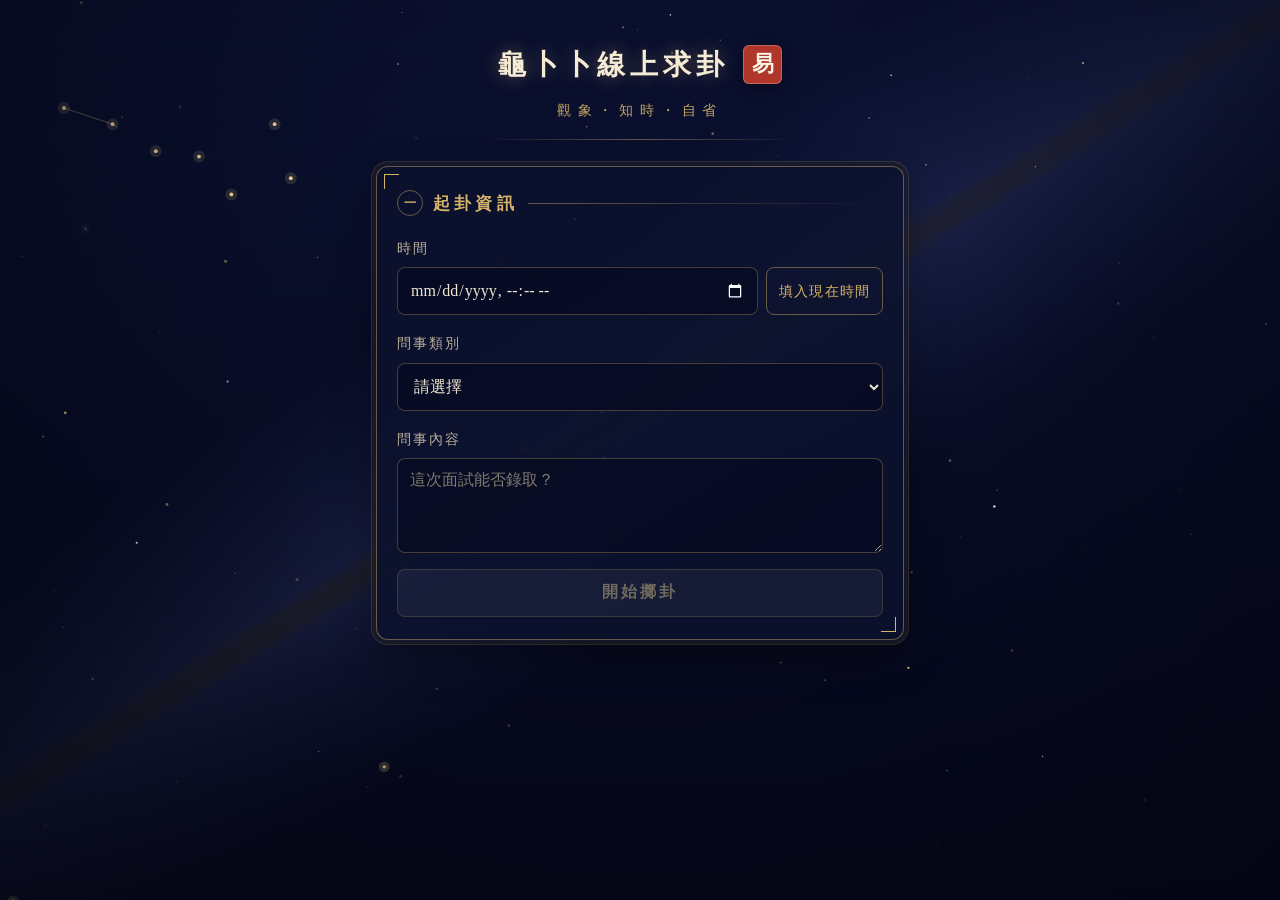
==== index.html @ e07e0598 "feat: 新增「我的啟發」填寫框並帶入筆記 Co-Authored-By: Claude Opus 5.5 <noreply@anthropic.com>" ====
<!DOCTYPE html>
<html lang="zh-Hant-TW">
<head>
  <meta charset="UTF-8">
  <meta name="viewport" content="width=device-width, initial-scale=1">
  <title>龜卜卜線上求卦</title>
  <link rel="icon" href="images/favicon.svg" type="image/svg+xml">
  <link rel="icon" href="images/favicon-32.png" type="image/png" sizes="32x32">
  <link rel="apple-touch-icon" href="images/apple-touch-icon.png">
  <link rel="stylesheet" href="css/style.css">
</head>
<body>
  <canvas id="sky" aria-hidden="true"></canvas>
  <div class="sky-vignette" aria-hidden="true"></div>
  <div class="page">
    <header class="site-header">
      <div class="brand">
        <h1 class="site-title">龜卜卜線上求卦</h1>
        <span class="seal" aria-hidden="true">易</span>
      </div>
      <p class="tagline">觀象・知時・自省</p>
      <div class="header-rule" aria-hidden="true"></div>
    </header>

    <main class="site-main">
      <section class="panel cast-info" id="cast-info">
        <h2 class="panel-title"><span class="step" aria-hidden="true">一</span>起卦資訊</h2>

        <div class="field">
          <label class="field-label" for="cast-time">時間</label>
          <div class="time-row">
            <input class="input" type="datetime-local" id="cast-time">
            <button class="btn btn-small" type="button" id="fill-now">填入現在時間</button>
          </div>
        </div>

        <div class="field">
          <label class="field-label" for="cast-category">問事類別</label>
          <select class="input" id="cast-category">
            <option value="">請選擇</option>
            <option>工作</option>
            <option>財運</option>
            <option>經商</option>
            <option>感情</option>
            <option>家庭</option>
            <option>健康</option>
            <option>學業</option>
            <option>官司</option>
            <option>交友</option>
            <option>尋人(物)</option>
            <option>其他</option>
          </select>
        </div>

        <div class="field">
          <label class="field-label" for="cast-question">問事內容</label>
          <textarea class="input input-multiline" id="cast-question" rows="3" placeholder="這次面試能否錄取？"></textarea>
        </div>

        <button class="btn btn-primary btn-block" type="button" id="start-cast" disabled>開始擲卦</button>
      </section>

      <section class="summary" id="summary" hidden>
        <div class="summary-text">
          <span id="summary-time"></span>
          <span class="summary-tag" id="summary-category"></span>
          <span class="summary-question" id="summary-question"></span>
        </div>
        <button class="btn btn-small" type="button" id="edit-info">修改</button>
      </section>

      <section class="panel throw-area" id="throw-area" hidden>
        <h2 class="panel-title"><span class="step" aria-hidden="true">二</span><span id="throw-title">第 1 擲（初爻）</span></h2>

        <div class="throw-buttons" id="throw-buttons">
          <button class="throw-btn" type="button" data-backs="0">3正面<span class="coins" aria-hidden="true"></span></button>
          <button class="throw-btn" type="button" data-backs="1">2正面<span class="coins" aria-hidden="true"></span></button>
          <button class="throw-btn" type="button" data-backs="2">1正面<span class="coins" aria-hidden="true"></span></button>
          <button class="throw-btn" type="button" data-backs="3">3背面<span class="coins" aria-hidden="true"></span></button>
        </div>

        <div class="coin-note" id="coin-note">
          <p>備註：錢幣正面與反面判別方式如下：</p>
          <ul>
            <li><strong>正面</strong>：鑄有漢字「乾隆通寶」之一面，或硬幣的「人頭面」。</li>
            <li><strong>反面</strong>：鑄有「數字」之一面，或無漢字（僅有滿文／圖騰）之一面。</li>
          </ul>
        </div>

        <ol class="hexagram-log" id="hexagram-log"></ol>

        <button class="btn btn-block" type="button" id="undo-throw" disabled>退回上一步</button>
      </section>

      <div id="result-area" hidden>
        <section class="panel result">
          <h2 class="panel-title"><span class="step" aria-hidden="true">三</span>卦象</h2>

          <div class="result-figures" id="result-figures">
            <div class="figure-col">
              <p class="figure-name" id="figure-primary-name"></p>
              <ol class="figure figure-primary" id="figure-primary"></ol>
            </div>
            <span class="figure-arrow" id="figure-arrow" aria-hidden="true">→</span>
            <div class="figure-col" id="figure-changed-col">
              <p class="figure-name" id="figure-changed-name"></p>
              <ol class="figure figure-changed" id="figure-changed"></ol>
            </div>
          </div>

          <div class="hex-cards" id="hex-cards">
            <figure class="hex-card-col">
              <button class="hex-card" type="button" id="card-primary"><img alt=""></button>
              <figcaption>本卦</figcaption>
            </figure>
            <span class="hex-arrow" id="card-arrow" aria-hidden="true">→</span>
            <figure class="hex-card-col" id="card-changed-col">
              <button class="hex-card is-mirror" type="button" id="card-changed"><img alt=""><img class="hex-flip" alt=""></button>
              <figcaption>變卦</figcaption>
            </figure>
          </div>
          <p class="hex-hint">點牌卡可放大</p>

          <div class="field insight">
            <label class="field-label" for="insight">我的啟發（60 字以內，會印在紀念圖上；可留空）</label>
            <textarea class="input input-multiline" id="insight" rows="3" maxlength="60" placeholder="例如：腳步被卡住，不是因為你無能，而是這條路暫時通不過；強行硬衝只會耗損，轉向求助或蹲下累積，才能把一時的阻礙轉成長久的穩定。"></textarea>
            <p class="insight-count" id="insight-count" aria-live="polite">0 / 60</p>
          </div>

          <p class="result-zhande" id="result-zhande"></p>
          <p class="result-quiet" id="result-quiet">六爻安靜，無變卦</p>

          <div class="result-gua">
            <p class="gua-name" id="primary-name"></p>
            <blockquote class="gua-judgment" id="primary-judgment"></blockquote>
          </div>

          <div class="result-gua" id="changed-block">
            <p class="gua-name" id="changed-name"></p>
            <blockquote class="gua-judgment" id="changed-judgment"></blockquote>
          </div>

          <p class="result-moving" id="result-moving"></p>
        </section>

        <section class="panel copy-area">
          <h2 class="panel-title"><span class="step" aria-hidden="true">四</span>保存</h2>
          <button class="btn btn-primary btn-block" type="button" id="copy-note">複製到 Obsidian</button>
          <button class="btn btn-block" type="button" id="copy-prompt">複製 AI 解卦提示詞</button>
          <p class="copy-fail" id="copy-fail" hidden>無法自動複製，請展開下方預覽，長按選取文字複製</p>

          <details class="note-preview" id="note-preview">
            <summary>預覽筆記內容</summary>
            <pre id="note-text"></pre>
          </details>

          <button class="btn btn-block" type="button" id="new-cast">再起一卦</button>
        </section>
      </div>
    </main>
  </div>

  <div class="card-zoom" id="card-zoom" role="dialog" aria-modal="true" aria-label="牌卡放大檢視" hidden>
    <button class="hex-card" type="button" id="card-zoom-card" aria-label="關閉放大檢視"><img alt=""><img class="hex-flip" alt=""></button>
  </div>

  <script src="js/data.js"></script>
  <script src="js/yao.js"></script>
  <script src="js/prompt.js"></script>
  <script src="js/app.js"></script>
  <script src="js/sky.js"></script>
</body>
</html>
---- css/style.css ----
/* 龜卜卜六爻小幫手：星夜書齋 */
:root {
  --night: #070b22;
  --night-2: #0d1434;
  --glass: rgba(12, 18, 46, 0.84);
  --well: rgba(5, 9, 28, 0.55);
  --gold: #d6b46a;
  --gold-bright: #f0d48e;
  --gold-soft: rgba(214, 180, 106, 0.45);
  --gold-faint: rgba(214, 180, 106, 0.18);
  --text: #efe6d2;
  --text-soft: #b9b09c;
  --cinnabar: #b0352a;
  --cinnabar-light: #d0503f;
  --cinnabar-dark: #8e2a21;
  --moving: #f08a7a;
  --page-width: 560px;
  --font-serif: "Noto Serif TC", "Source Han Serif TC", "Songti TC", "PMingLiU", "MingLiU", serif;
  color-scheme: dark;
}

* { box-sizing: border-box; }

html { -webkit-text-size-adjust: 100%; }

body {
  margin: 0;
  min-height: 100vh;
  background-color: var(--night);
  background-image:
    radial-gradient(ellipse at 70% 0%, rgba(70, 90, 170, 0.35), transparent 60%),
    radial-gradient(ellipse at 10% 100%, rgba(214, 180, 106, 0.08), transparent 55%),
    linear-gradient(180deg, #0a1030 0%, #070b22 55%, #05071a 100%);
  background-attachment: fixed;
  color: var(--text);
  font-family: var(--font-serif);
  font-size: 17px;
  line-height: 1.75;
}

/* 背景星空（js/sky.js 畫在這張畫布上） */
#sky {
  position: fixed;
  inset: 0;
  z-index: 0;
  display: block;
  width: 100%;
  height: 100%;
}

.sky-vignette {
  position: fixed;
  inset: 0;
  z-index: 0;
  pointer-events: none;
  background: radial-gradient(ellipse at 50% 40%, transparent 40%, rgba(3, 5, 16, 0.65) 100%);
}

.page {
  position: relative;
  z-index: 1;
  max-width: var(--page-width);
  margin: 0 auto;
  padding: 0 16px;
  min-height: 100vh;
  display: flex;
  flex-direction: column;
}

/* 頁首 */
.site-header {
  padding: 40px 0 6px;
  text-align: center;
}

.brand {
  display: inline-flex;
  align-items: center;
  gap: 14px;
}

.site-title {
  margin: 0;
  font-size: 1.75rem;
  font-weight: 700;
  letter-spacing: 0.18em;
  color: #f6ecd6;
  text-shadow: 0 0 18px rgba(214, 180, 106, 0.35);
}

.seal {
  display: inline-flex;
  align-items: center;
  justify-content: center;
  width: 2.4rem;
  height: 2.4rem;
  flex-shrink: 0;
  background: var(--cinnabar);
  color: #fdf6e8;
  border-radius: 6px;
  font-size: 1.35rem;
  font-weight: 700;
  line-height: 1;
  box-shadow: inset 0 0 0 1px rgba(253, 246, 232, 0.25), 0 4px 14px rgba(0, 0, 0, 0.35);
}

.tagline {
  margin: 10px 0 0;
  font-size: 0.85rem;
  letter-spacing: 0.5em;
  color: var(--gold);
  opacity: 0.9;
}

.header-rule {
  max-width: 320px;
  height: 1px;
  margin: 16px auto 0;
  background: linear-gradient(90deg, transparent, var(--gold-soft), transparent);
}

/* 主內容 */
.site-main {
  flex: 1;
  padding: 20px 0 40px;
}

[hidden] { display: none !important; }

/* 區塊：深藍玻璃＋金色細框＋左上右下角飾 */
.panel,
.summary {
  position: relative;
  border: 1px solid var(--gold-soft);
  border-radius: 12px;
  background: var(--glass);
  box-shadow: 0 0 0 4px rgba(7, 11, 34, 0.6), 0 0 0 5px var(--gold-faint), 0 18px 40px rgba(0, 0, 0, 0.35);
  margin-bottom: 22px;
}

.panel { padding: 22px 20px; }

.panel::before,
.panel::after {
  content: "";
  position: absolute;
  width: 14px;
  height: 14px;
  border: 1px solid var(--gold);
  pointer-events: none;
}

.panel::before { top: 7px; left: 7px; border-right: 0; border-bottom: 0; }
.panel::after { bottom: 7px; right: 7px; border-left: 0; border-top: 0; }

.panel-title {
  display: flex;
  align-items: center;
  gap: 10px;
  margin: 0 0 18px;
  color: var(--gold);
  font-size: 1.05rem;
  font-weight: 700;
  letter-spacing: 0.25em;
}

.panel-title::after {
  content: "";
  flex: 1;
  height: 1px;
  background: linear-gradient(90deg, var(--gold-soft), transparent);
}

.step {
  display: inline-flex;
  align-items: center;
  justify-content: center;
  flex-shrink: 0;
  width: 26px;
  height: 26px;
  border: 1px solid var(--gold-soft);
  border-radius: 50%;
  font-size: 0.78rem;
  letter-spacing: 0;
  line-height: 1;
}

/* 表單欄位 */
.field { margin-bottom: 16px; }

.field-label {
  display: block;
  margin-bottom: 6px;
  color: var(--text-soft);
  font-size: 0.9rem;
  letter-spacing: 0.15em;
}

.input {
  width: 100%;
  min-height: 48px;
  padding: 8px 12px;
  border: 1px solid rgba(214, 180, 106, 0.3);
  border-radius: 8px;
  background: var(--well);
  color: var(--text);
  font-family: inherit;
  font-size: 1rem;
}

.input:focus {
  outline: none;
  border-color: var(--gold);
  box-shadow: 0 0 0 3px rgba(214, 180, 106, 0.15);
}

.input::placeholder { color: #7f7a6e; }

select.input option { background: var(--night-2); color: var(--text); }

.input-multiline {
  display: block;
  line-height: 1.6;
  resize: vertical;
}

.time-row {
  display: flex;
  flex-wrap: wrap;
  gap: 8px;
}

/* 窄螢幕放不下時，「填入現在時間」自動換到下一行 */
.time-row .input {
  flex: 1 1 240px;
  min-width: 0;
}

/* 按鈕：次要按鈕金框、主要按鈕朱紅漸層 */
.btn {
  min-height: 48px;
  padding: 8px 16px;
  border: 1px solid var(--gold-soft);
  border-radius: 8px;
  background: transparent;
  color: var(--gold);
  font-family: inherit;
  font-size: 1rem;
  letter-spacing: 0.08em;
  cursor: pointer;
  transition: background 0.2s, box-shadow 0.2s, border-color 0.2s;
}

.btn:hover { background: rgba(214, 180, 106, 0.08); border-color: var(--gold); }
.btn:active { background: rgba(214, 180, 106, 0.16); }

.btn:disabled {
  border-color: rgba(214, 180, 106, 0.18);
  color: #6f6a5f;
  background: transparent;
  cursor: not-allowed;
}

.btn-small {
  flex-shrink: 0;
  font-size: 0.9rem;
  padding: 8px 12px;
}

.btn-primary {
  border-color: #d86a59;
  background: linear-gradient(180deg, var(--cinnabar-light), var(--cinnabar));
  color: #fdf6e8;
  font-weight: 700;
  letter-spacing: 0.2em;
  box-shadow: 0 6px 18px rgba(176, 53, 42, 0.35);
}

.btn-primary:hover {
  border-color: #e07a69;
  background: linear-gradient(180deg, var(--cinnabar-light), var(--cinnabar));
  box-shadow: 0 8px 24px rgba(176, 53, 42, 0.5);
}

.btn-primary:active { background: var(--cinnabar-dark); }

.btn-primary:disabled {
  border-color: rgba(214, 180, 106, 0.18);
  background: rgba(255, 255, 255, 0.05);
  color: #6f6a5f;
  box-shadow: none;
}

.btn-block {
  display: block;
  width: 100%;
}

/* 摘要列 */
.summary {
  display: flex;
  align-items: center;
  gap: 12px;
  padding: 12px 14px;
  border-left: 3px solid var(--cinnabar);
}

.summary-text {
  flex: 1;
  min-width: 0;
  display: flex;
  flex-wrap: wrap;
  align-items: baseline;
  gap: 4px 10px;
  color: var(--text-soft);
  font-size: 0.95rem;
}

.summary-tag {
  padding: 0 8px;
  border-radius: 4px;
  background: var(--cinnabar);
  color: #fdf6e8;
  font-size: 0.85rem;
}

.summary-question {
  flex-basis: 100%;
  color: var(--text);
  font-weight: 700;
  overflow-wrap: anywhere;
  white-space: pre-line;
}

/* 擲卦區 */
.throw-buttons {
  display: grid;
  grid-template-columns: repeat(4, 1fr);
  gap: 8px;
  margin-bottom: 16px;
}

.throw-btn {
  display: flex;
  flex-direction: column;
  align-items: center;
  gap: 6px;
  min-height: 72px;
  padding: 10px 4px;
  border: 1px solid rgba(214, 180, 106, 0.3);
  border-radius: 10px;
  background: var(--well);
  color: var(--text);
  font-family: inherit;
  font-size: 1.05rem;
  font-weight: 700;
  cursor: pointer;
  transition: background 0.2s, border-color 0.2s;
}

.throw-btn:hover { border-color: var(--gold); background: rgba(214, 180, 106, 0.08); }
.throw-btn:active { background: rgba(214, 180, 106, 0.16); }

.coins {
  display: flex;
  gap: 3px;
}

.coin {
  display: inline-flex;
  align-items: center;
  justify-content: center;
  width: 18px;
  height: 18px;
  border-radius: 50%;
  border: 1.5px solid var(--gold);
  font-size: 10px;
  font-weight: 400;
  line-height: 1;
}

.coin-back { background: var(--gold); }

.coin-face { background: transparent; color: var(--gold); }

.coin-note {
  margin: -4px 0 16px;
  color: var(--text-soft);
  font-size: 0.85rem;
  line-height: 1.6;
}

.coin-note p { margin: 0 0 2px; }

.coin-note strong { color: var(--text); }

.coin-note ul {
  margin: 0;
  padding-left: 1.2em;
}

/* 卦象：第一擲在最下面，往上長 */
.hexagram-log {
  display: flex;
  flex-direction: column-reverse;
  gap: 10px;
  margin: 0 0 16px;
  padding: 14px 12px;
  list-style: none;
  border: 1px solid var(--gold-faint);
  border-radius: 8px;
  background: var(--well);
}

.yao-row {
  display: flex;
  align-items: center;
  gap: 8px;
}

.yao {
  display: flex;
  justify-content: space-between;
  flex-shrink: 0;
  width: 84px;
  height: 12px;
}

.yao i {
  display: block;
  height: 100%;
  background: var(--text);
  border-radius: 1px;
}

.yao-yang i { width: 100%; }

.yao-yin i { width: 42%; }

.yao-mark {
  flex-shrink: 0;
  width: 1.2em;
  text-align: center;
  font-weight: 700;
}

.yao-note {
  flex: 1;
  min-width: 0;
  color: var(--text-soft);
  font-size: 0.85rem;
  line-height: 1.4;
}

.is-moving .yao i { background: var(--cinnabar-light); }

.is-moving .yao-mark,
.is-moving .yao-note { color: var(--moving); }

/* 結果區 */
.result-figures {
  display: flex;
  justify-content: center;
  align-items: center;
  gap: 18px;
  margin-bottom: 14px;
  padding: 16px 8px 18px;
  border: 1px solid var(--gold-faint);
  border-radius: 8px;
  background: var(--well);
}

.figure-col {
  display: flex;
  flex-direction: column;
  align-items: center;
}

.figure-name {
  margin: 0 0 10px;
  color: var(--gold-bright);
  font-size: 1.1rem;
  font-weight: 700;
  line-height: 1.2;
}

.figure {
  display: flex;
  flex-direction: column;
  gap: 7px;
  margin: 0;
  padding: 0;
  list-style: none;
}

/* 每一行固定高度，本卦與變卦的爻才會一對一對齊 */
.figure-row {
  display: flex;
  align-items: center;
  gap: 6px;
  height: 14px;
}

.figure-row .yao-mark { line-height: 1; }

.yao-lg {
  width: 72px;
  height: 12px;
}

/* 變卦不標 ○ ✕，但留出同樣寬度，兩邊卦象才會對稱 */
.figure-changed .yao-mark { visibility: hidden; }

.figure-arrow {
  font-size: 1.4rem;
  color: var(--gold);
}

/* 卦象牌卡：本卦、變卦並排；變卦只把中間的畫左右翻轉，上下的字與卦畫不翻 */
.hex-cards {
  display: flex;
  justify-content: center;
  align-items: center;
  gap: 10px;
}

.hex-card-col {
  flex: 0 1 240px;
  min-width: 0;
  margin: 0;
}

.hex-card-col figcaption {
  margin-top: 8px;
  text-align: center;
  color: var(--text-soft);
  font-size: 0.8rem;
  letter-spacing: 0.4em;
}

.hex-card {
  position: relative;
  display: block;
  width: 100%;
  padding: 0;
  border: 0;
  border-radius: 6px;
  overflow: hidden;
  background: #1a1d2e;
  aspect-ratio: 683 / 1024;
  cursor: zoom-in;
  box-shadow: 0 0 0 1px var(--gold-soft), 0 10px 26px rgba(0, 0, 0, 0.5);
  transition: transform 0.25s, box-shadow 0.25s;
}

.hex-card:hover {
  transform: translateY(-3px);
  box-shadow: 0 0 0 1px var(--gold), 0 0 24px rgba(214, 180, 106, 0.35), 0 14px 30px rgba(0, 0, 0, 0.5);
}

.hex-card:focus-visible { outline: 2px solid var(--gold-bright); outline-offset: 3px; }

.hex-card img {
  position: absolute;
  inset: 0;
  display: block;
  width: 100%;
  height: 100%;
}

/* 插畫區在原圖 y=170～1352、x=22～1002（1024×1536），左右對稱，翻轉後位置不變 */
.hex-card .hex-flip {
  display: none;
  transform: scaleX(-1);
  clip-path: inset(11.07% 2.15% 11.98% 2.15%);
}

.hex-card.is-mirror .hex-flip { display: block; }

.hex-arrow {
  flex: none;
  margin-bottom: 26px;
  color: var(--gold);
  font-size: 1.4rem;
}

.hex-hint {
  margin: 10px 0 18px;
  text-align: center;
  color: var(--text-soft);
  font-size: 0.75rem;
}

/* 我的啟發 */
.insight { margin-bottom: 20px; }

/* 至少 3 行高；手機一行字少，打滿 60 字時框跟著長高，不出現捲軸 */
.insight .input {
  font-size: 1rem;
  line-height: 1.7;
  resize: none;
  field-sizing: content;
  min-height: calc(1.7em * 3 + 18px);
}

.insight-count {
  margin: 4px 0 0;
  text-align: right;
  color: var(--text-soft);
  font-size: 0.75rem;
}

.insight-count.is-full { color: var(--moving); }

/* 牌卡放大檢視：點一下關閉 */
.card-zoom {
  position: fixed;
  inset: 0;
  z-index: 20;
  display: flex;
  align-items: center;
  justify-content: center;
  padding: 16px;
  background: rgba(3, 5, 16, 0.92);
}

.card-zoom[hidden] { display: none; }

.card-zoom .hex-card {
  width: min(100%, calc((100vh - 32px) * 683 / 1024));
  width: min(100%, calc((100dvh - 32px) * 683 / 1024));
  max-width: 683px;
  border-radius: 8px;
  cursor: zoom-out;
  box-shadow: 0 0 40px rgba(214, 180, 106, 0.25);
}

.card-zoom .hex-card:hover { transform: none; }

body.zoom-open { overflow: hidden; }

.result-zhande {
  margin: 0 0 14px;
  text-align: center;
  color: var(--gold-bright);
  font-size: 1.45rem;
  font-weight: 700;
  letter-spacing: 0.15em;
  text-shadow: 0 0 20px rgba(240, 212, 142, 0.35);
}

.result-quiet {
  margin: -6px 0 16px;
  text-align: center;
  color: var(--text-soft);
}

.result-gua { margin-bottom: 14px; }

.gua-name {
  margin: 0 0 4px;
  color: var(--gold);
  font-weight: 700;
}

.gua-judgment {
  margin: 0;
  padding: 6px 12px;
  border-left: 2px solid var(--gold-soft);
  color: var(--text);
  font-size: 0.95rem;
}

.result-moving {
  margin: 0;
  color: var(--moving);
  font-weight: 700;
}

/* 複製區 */
.copy-area .panel-title { margin-bottom: 4px; }

.copy-area {
  display: flex;
  flex-direction: column;
  gap: 12px;
}

.copy-fail {
  margin: 0;
  color: var(--moving);
  font-size: 0.9rem;
}

.note-preview summary {
  cursor: pointer;
  color: var(--text-soft);
  padding: 4px 0;
}

.note-preview pre {
  margin: 8px 0 0;
  padding: 12px;
  max-height: 60vh;
  overflow: auto;
  border: 1px solid var(--gold-faint);
  border-radius: 8px;
  background: var(--well);
  color: var(--text);
  font-size: 0.8rem;
  line-height: 1.6;
  white-space: pre-wrap;
  overflow-wrap: anywhere;
}

/* 手機：卦象縮小一點才放得下 */
@media (max-width: 420px) {
  .result-figures { gap: 10px; }
  .yao-lg { width: 60px; }
  .panel { padding: 22px 16px; }
}

@media (max-width: 360px) {
  .result-figures { gap: 6px; }
  .yao-lg { width: 50px; }
}

.nowrap { display: inline-block; }

@media (max-width: 380px) {
  body { font-size: 16px; }
  .site-title { font-size: 1.4rem; letter-spacing: 0.1em; }
  .tagline { letter-spacing: 0.35em; }
}
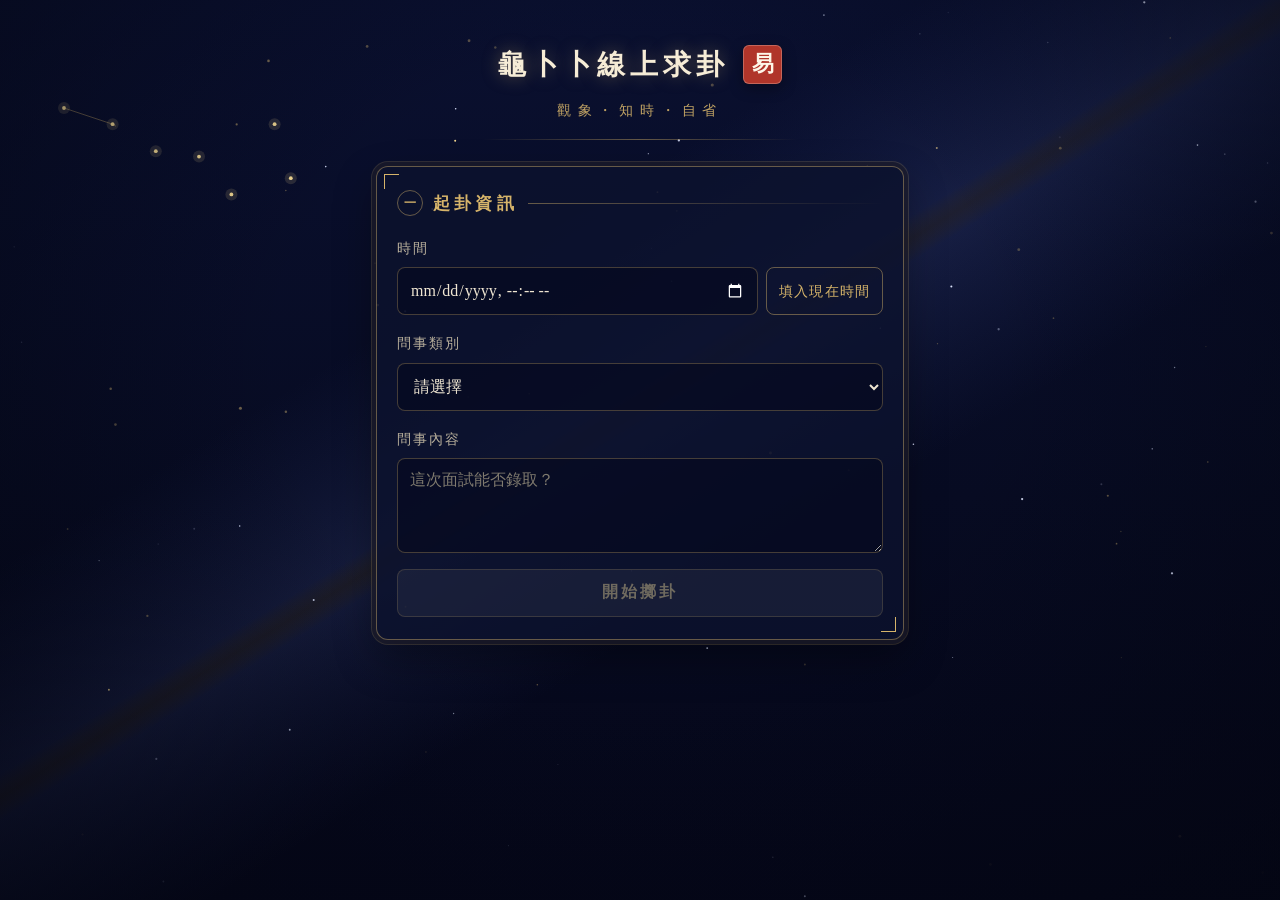
==== commit 7312783c: "feat: 新增下載紀念圖 Co-Authored-By: Claude Opus 5.5 <noreply@anthropic.com>" ====
--- a/index.html
+++ b/index.html
@@ -126,6 +126,7 @@
             <textarea class="input input-multiline" id="insight" rows="3" maxlength="60" placeholder="例如：腳步被卡住，不是因為你無能，而是這條路暫時通不過；強行硬衝只會耗損，轉向求助或蹲下累積，才能把一時的阻礙轉成長久的穩定。"></textarea>
             <p class="insight-count" id="insight-count" aria-live="polite">0 / 60</p>
           </div>
+          <button class="btn btn-keep" type="button" id="download-keepsake">⬇ 下載紀念圖</button>
 
           <p class="result-zhande" id="result-zhande"></p>
           <p class="result-quiet" id="result-quiet">六爻安靜，無變卦</p>
@@ -167,6 +168,7 @@
   <script src="js/data.js"></script>
   <script src="js/yao.js"></script>
   <script src="js/prompt.js"></script>
+  <script src="js/keepsake.js"></script>
   <script src="js/app.js"></script>
   <script src="js/sky.js"></script>
 </body>
--- a/css/style.css
+++ b/css/style.css
@@ -612,6 +612,13 @@
 
 .insight-count.is-full { color: var(--moving); }
 
+/* 下載紀念圖 */
+.btn-keep {
+  display: block;
+  margin: -6px auto 22px;
+  padding: 8px 22px;
+}
+
 /* 牌卡放大檢視：點一下關閉 */
 .card-zoom {
   position: fixed;
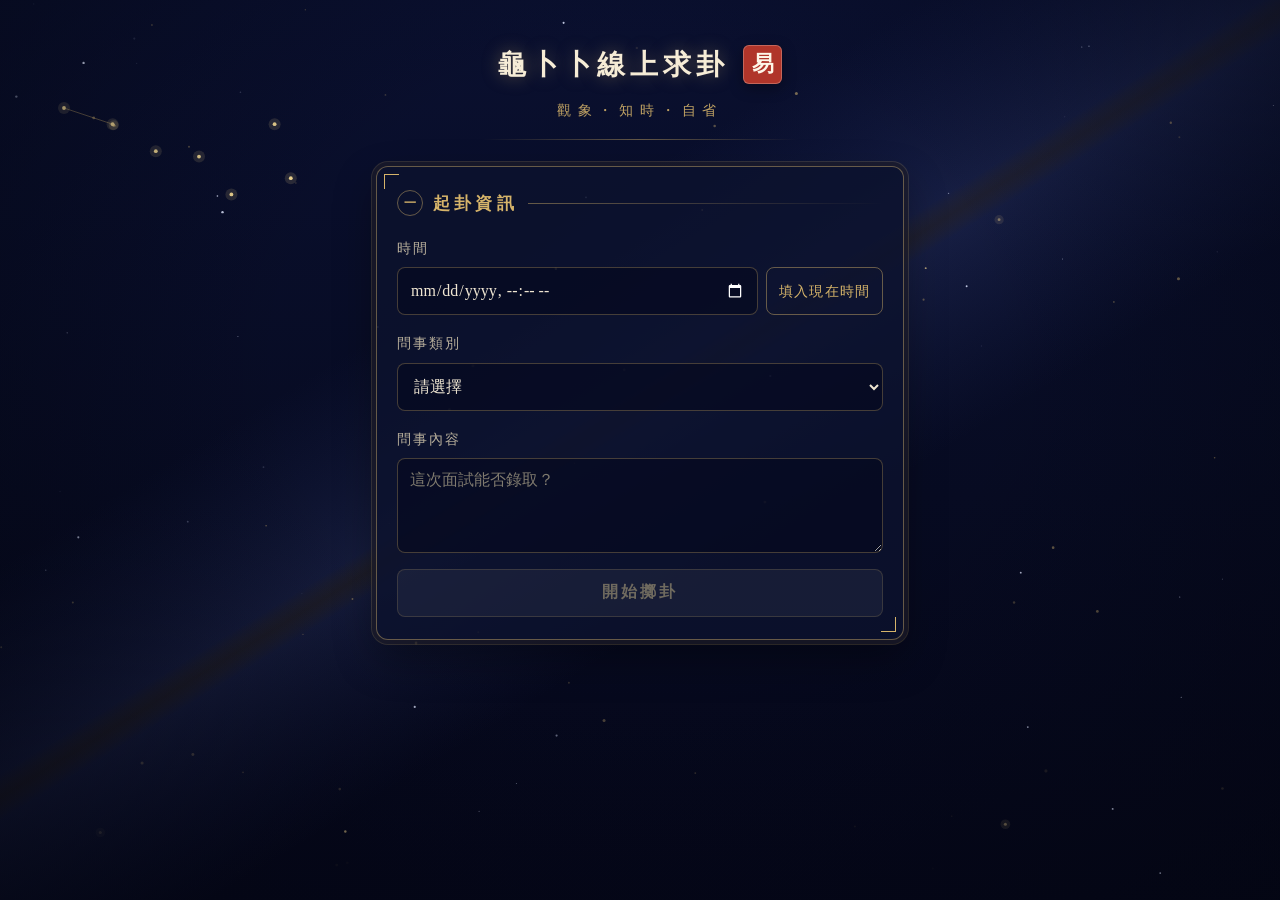
==== commit 10eeaedb: "feat: 新增六十四卦卦典頁 Co-Authored-By: Claude Opus 5.5 <noreply@anthropic.com>" ====
--- a/index.html
+++ b/index.html
@@ -168,6 +168,7 @@
   <script src="js/data.js"></script>
   <script src="js/yao.js"></script>
   <script src="js/prompt.js"></script>
+  <script src="js/hex-card.js"></script>
   <script src="js/keepsake.js"></script>
   <script src="js/app.js"></script>
   <script src="js/sky.js"></script>
--- a/css/style.css
+++ b/css/style.css
@@ -739,3 +739,94 @@
   .site-title { font-size: 1.4rem; letter-spacing: 0.1em; }
   .tagline { letter-spacing: 0.35em; }
 }
+
+/* 卦典頁（gua.html） */
+.site-title a {
+  color: inherit;
+  text-decoration: none;
+}
+
+.gua-head {
+  display: flex;
+  align-items: center;
+  justify-content: space-between;
+  gap: 16px;
+  margin-bottom: 20px;
+}
+
+.gua-title {
+  margin: 0;
+  color: var(--cinnabar-light);
+  font-size: 1.6rem;
+  line-height: 1.3;
+  letter-spacing: 0.08em;
+  text-shadow: 0 0 18px rgba(208, 80, 63, 0.35);
+}
+
+.gua-trigrams {
+  margin: 6px 0 0;
+  color: var(--text-soft);
+  font-size: 0.95rem;
+  letter-spacing: 0.3em;
+}
+
+.gua-head .figure { flex: none; }
+
+.gua-card {
+  max-width: 280px;
+  margin: 0 auto;
+}
+
+.gua-card .hex-hint { margin-bottom: 0; }
+
+.card-words {
+  max-width: 360px;
+  margin: 14px auto 24px;
+  padding: 10px 8px;
+  border-top: 1px solid var(--gold-soft);
+  border-bottom: 1px solid var(--gold-soft);
+  color: var(--gold-bright);
+  font-size: 1.1rem;
+  text-align: center;
+}
+
+.gua-section { margin-bottom: 20px; }
+
+.gua-pending {
+  margin: 0;
+  color: var(--text-soft);
+}
+
+.gua-nav {
+  display: grid;
+  grid-template-columns: 1fr auto 1fr;
+  align-items: center;
+  gap: 10px;
+  margin-top: 8px;
+}
+
+.gua-nav-prev,
+.gua-nav-next {
+  color: var(--gold);
+  text-decoration: none;
+  line-height: 1.4;
+}
+
+.gua-nav-next { text-align: right; }
+
+.gua-nav-prev:hover,
+.gua-nav-next:hover { color: var(--gold-bright); }
+
+.gua-nav-name {
+  display: block;
+  color: var(--text-soft);
+  font-size: 0.85rem;
+}
+
+.gua-nav-home { grid-column: 2; text-decoration: none; }
+.gua-nav-next { grid-column: 3; }
+
+@media (max-width: 380px) {
+  .gua-title { font-size: 1.3rem; letter-spacing: 0.04em; }
+  .gua-head .yao-lg { width: 50px; }
+}
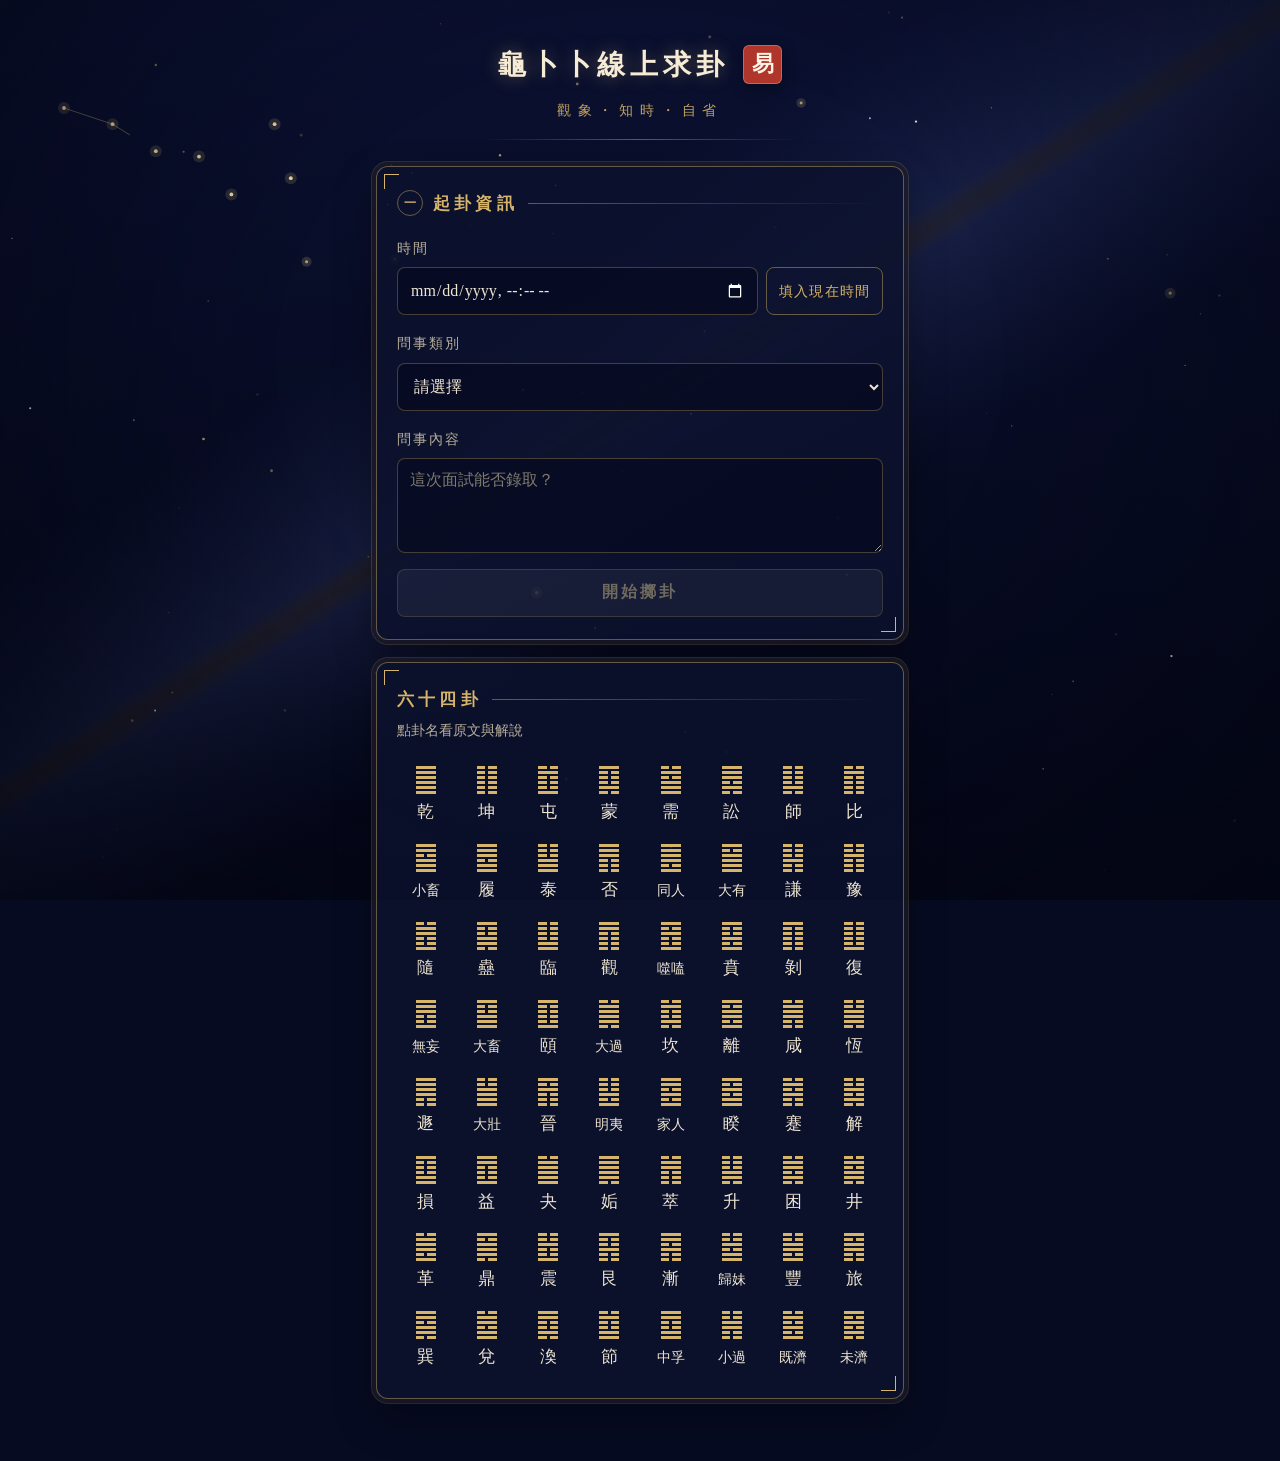
==== commit e0a89100: "feat: 首頁新增六十四卦區與卦名連結 Co-Authored-By: Claude Opus 5.5 <noreply@anthropic.com>" ====
--- a/index.html
+++ b/index.html
@@ -158,6 +158,12 @@
           <button class="btn btn-block" type="button" id="new-cast">再起一卦</button>
         </section>
       </div>
+
+      <section class="panel gua-index" id="gua-index">
+        <h2 class="panel-title">六十四卦</h2>
+        <p class="gua-index-hint">點卦名看原文與解說</p>
+        <ol class="gua-grid" id="gua-grid"></ol>
+      </section>
     </main>
   </div>
 
@@ -171,6 +177,7 @@
   <script src="js/hex-card.js"></script>
   <script src="js/keepsake.js"></script>
   <script src="js/app.js"></script>
+  <script src="js/gua-index.js"></script>
   <script src="js/sky.js"></script>
 </body>
 </html>
--- a/css/style.css
+++ b/css/style.css
@@ -830,3 +830,87 @@
   .gua-title { font-size: 1.3rem; letter-spacing: 0.04em; }
   .gua-head .yao-lg { width: 50px; }
 }
+
+/* 結果區卦名可點：新分頁打開卦典頁 */
+.gua-link {
+  color: inherit;
+  text-decoration: underline;
+  text-decoration-color: var(--gold-soft);
+  text-underline-offset: 4px;
+}
+
+.gua-link:hover { color: var(--gold-bright); text-decoration-color: var(--gold); }
+
+/* 首頁最下方「六十四卦」：8 欄 × 8 列，手機上也是 8 欄 */
+.gua-index .panel-title { margin-bottom: 4px; }
+
+.gua-index-hint {
+  margin: 0 0 14px;
+  color: var(--text-soft);
+  font-size: 0.9rem;
+}
+
+.gua-grid {
+  display: grid;
+  grid-template-columns: repeat(8, minmax(0, 1fr));
+  gap: 4px;
+  margin: 0;
+  padding: 0;
+  list-style: none;
+}
+
+.gua-cell {
+  display: flex;
+  flex-direction: column;
+  align-items: center;
+  gap: 5px;
+  padding: 8px 0 4px;
+  border: 1px solid transparent;
+  border-radius: 6px;
+  color: var(--text);
+  text-decoration: none;
+}
+
+.gua-cell:hover { border-color: var(--gold-soft); background: rgba(214, 180, 106, 0.08); }
+.gua-cell:hover .gua-cell-name { color: var(--gold-bright); }
+.gua-cell:focus-visible { outline: 2px solid var(--gold-bright); outline-offset: 1px; }
+
+.mini-figure {
+  display: flex;
+  flex-direction: column;
+  gap: 2px;
+  width: 20px;
+}
+
+.mini-yao {
+  display: flex;
+  justify-content: space-between;
+  height: 3px;
+}
+
+.mini-yao i {
+  display: block;
+  height: 100%;
+  background: var(--gold);
+}
+
+.gua-cell-name {
+  font-size: 1.05rem;
+  line-height: 1.6;
+  white-space: nowrap;
+}
+
+/* 兩個字的卦名（小畜、噬嗑、既濟……）縮小，才放得進窄格 */
+.gua-cell-name.is-long {
+  font-size: 0.9rem;
+  line-height: calc(1.05rem * 1.6);
+}
+
+@media (max-width: 440px) {
+  .gua-cell-name.is-long { font-size: 0.8rem; letter-spacing: -0.02em; }
+}
+
+@media (max-width: 380px) {
+  .gua-grid { gap: 2px; }
+  .gua-cell-name.is-long { font-size: 0.75rem; }
+}
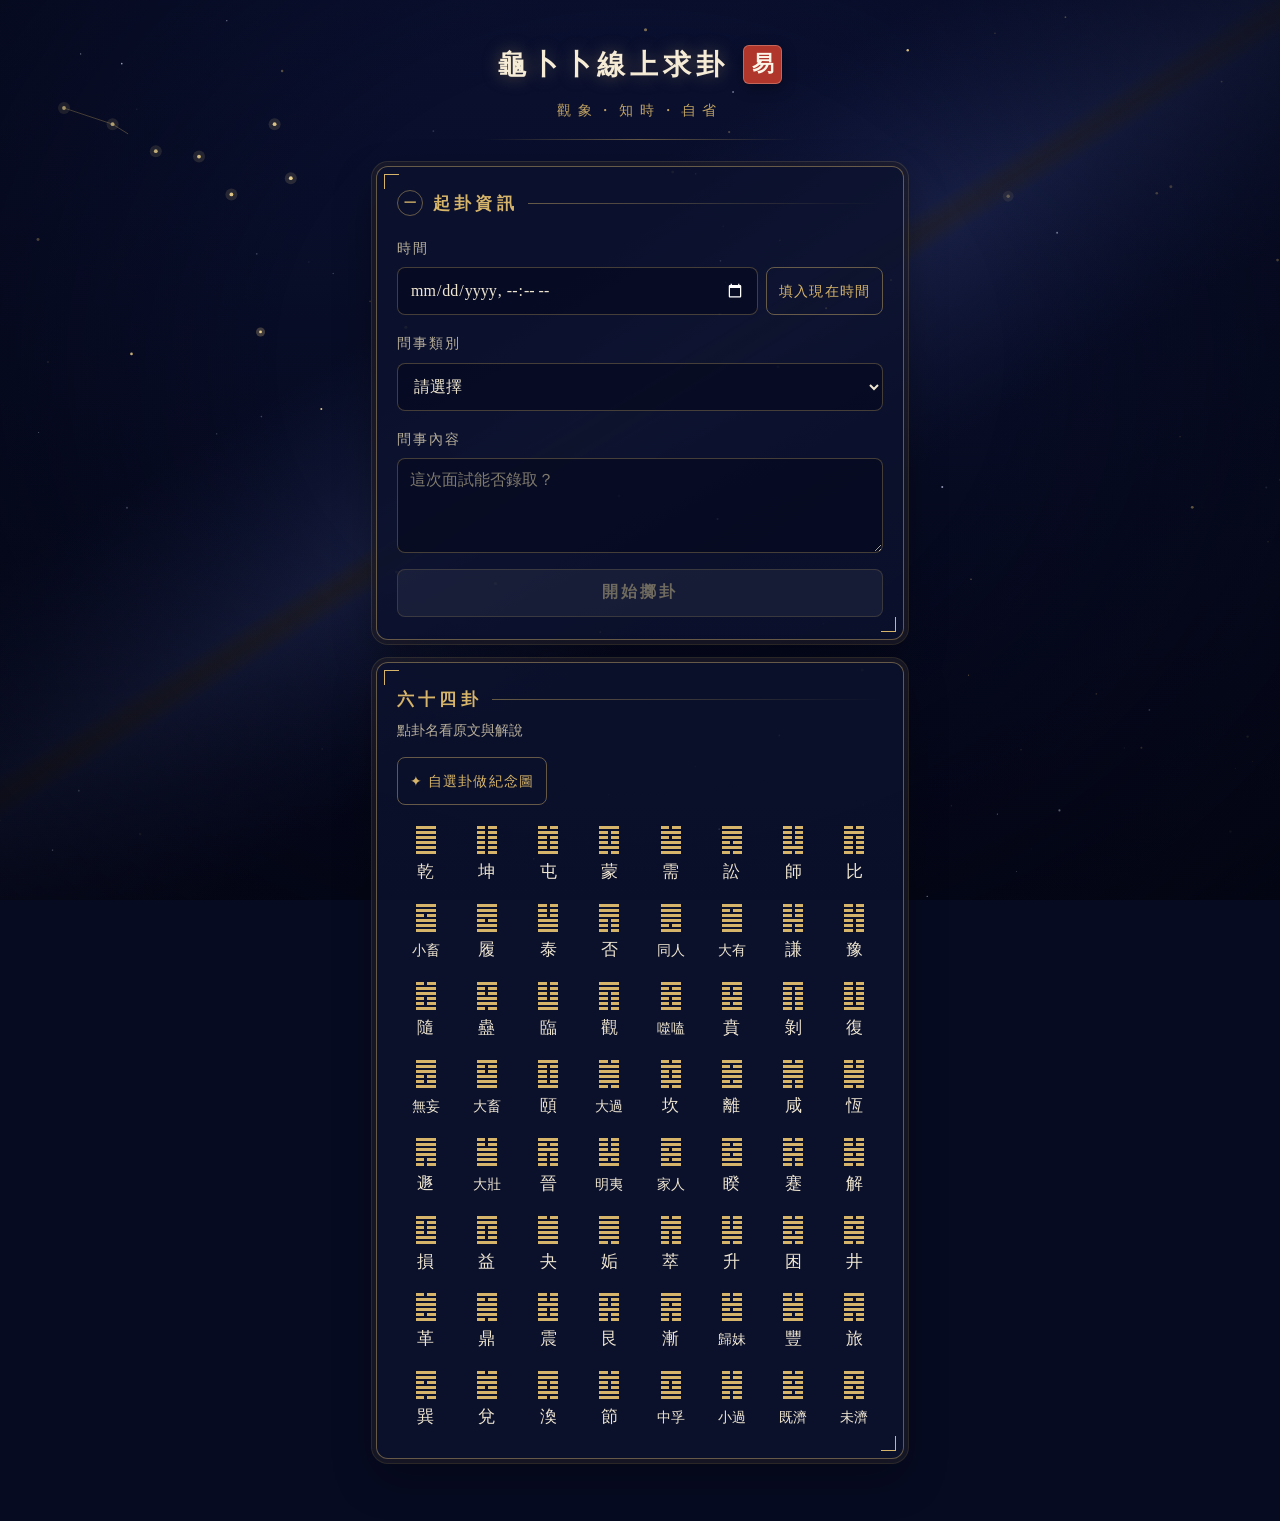
==== commit e790f900: "feat: 首頁新增自選卦做紀念圖 Co-Authored-By: Claude Opus 5.5 <noreply@anthropic.com>" ====
--- a/index.html
+++ b/index.html
@@ -161,8 +161,31 @@
 
       <section class="panel gua-index" id="gua-index">
         <h2 class="panel-title">六十四卦</h2>
-        <p class="gua-index-hint">點卦名看原文與解說</p>
+        <p class="gua-index-hint" id="gua-index-hint">點卦名看原文與解說</p>
+        <button class="btn btn-small pick-toggle" type="button" id="pick-toggle" aria-pressed="false">✦ 自選卦做紀念圖</button>
         <ol class="gua-grid" id="gua-grid"></ol>
+
+        <div class="pick-preview" id="pick-preview" hidden>
+          <div class="hex-cards">
+            <figure class="hex-card-col">
+              <button class="hex-card" type="button" id="pick-card-primary"><img alt=""></button>
+              <figcaption>本卦</figcaption>
+            </figure>
+            <span class="hex-arrow" id="pick-arrow" aria-hidden="true">→</span>
+            <figure class="hex-card-col" id="pick-changed-col">
+              <button class="hex-card is-mirror" type="button" id="pick-card-changed"><img alt=""><img class="hex-flip" alt=""></button>
+              <figcaption>變卦</figcaption>
+            </figure>
+          </div>
+          <p class="hex-hint">點牌卡可放大</p>
+
+          <div class="field insight">
+            <label class="field-label" for="pick-insight">我的啟發（60 字以內，會印在紀念圖上；可留空）</label>
+            <textarea class="input input-multiline" id="pick-insight" rows="3" maxlength="60" placeholder="例如：外表的修飾再美，也照不亮黑夜；收斂光芒、守住內心的明白，等待時機再出發。"></textarea>
+            <p class="insight-count" id="pick-insight-count" aria-live="polite">0 / 60</p>
+          </div>
+          <button class="btn btn-keep" type="button" id="pick-download">⬇ 下載紀念圖</button>
+        </div>
       </section>
     </main>
   </div>
--- a/css/style.css
+++ b/css/style.css
@@ -792,6 +792,33 @@
 
 .gua-section { margin-bottom: 20px; }
 
+/* 原文：象曰、爻辭；爻題用古金色，和經文隔開 */
+.gua-label {
+  margin-right: 0.6em;
+  color: var(--gold);
+}
+
+.gua-xiang {
+  margin: 14px 0 0;
+  padding: 0 12px;
+  font-size: 0.95rem;
+}
+
+.gua-yao {
+  margin: 14px 0 0;
+  padding: 12px 12px 0;
+  border-top: 1px solid var(--gold-soft);
+  list-style: none;
+  font-size: 0.95rem;
+}
+
+.gua-yao li {
+  padding-left: 2.6em;
+  text-indent: -2.6em;
+}
+
+.gua-yao li + li { margin-top: 8px; }
+
 .gua-pending {
   margin: 0;
   color: var(--text-soft);
@@ -914,3 +941,37 @@
   .gua-grid { gap: 2px; }
   .gua-cell-name.is-long { font-size: 0.75rem; }
 }
+
+/* 自選卦做紀念圖：選卦模式下，本卦／變卦格子加朱紅框、角上小字「本」「變」 */
+.pick-toggle { display: block; margin: 0 0 12px; }
+
+.gua-cell { position: relative; }
+
+.gua-grid.is-picking .gua-cell { cursor: pointer; }
+
+.gua-cell.is-picked,
+.gua-cell.is-picked:hover {
+  border-color: var(--cinnabar-light);
+  background: rgba(176, 53, 42, 0.16);
+}
+
+/* 角標壓在格子右上角外緣，手機窄格也不會蓋到卦畫 */
+.pick-mark {
+  position: absolute;
+  top: -6px;
+  right: -4px;
+  z-index: 1;
+  padding: 2px 3px;
+  border-radius: 3px;
+  background: var(--cinnabar);
+  color: #fdf6e8;
+  font-size: 0.65rem;
+  font-weight: 700;
+  line-height: 1;
+}
+
+.pick-mark:empty { display: none; }
+
+.pick-preview { margin-top: 22px; }
+
+.pick-preview .btn-keep { margin-bottom: 4px; }
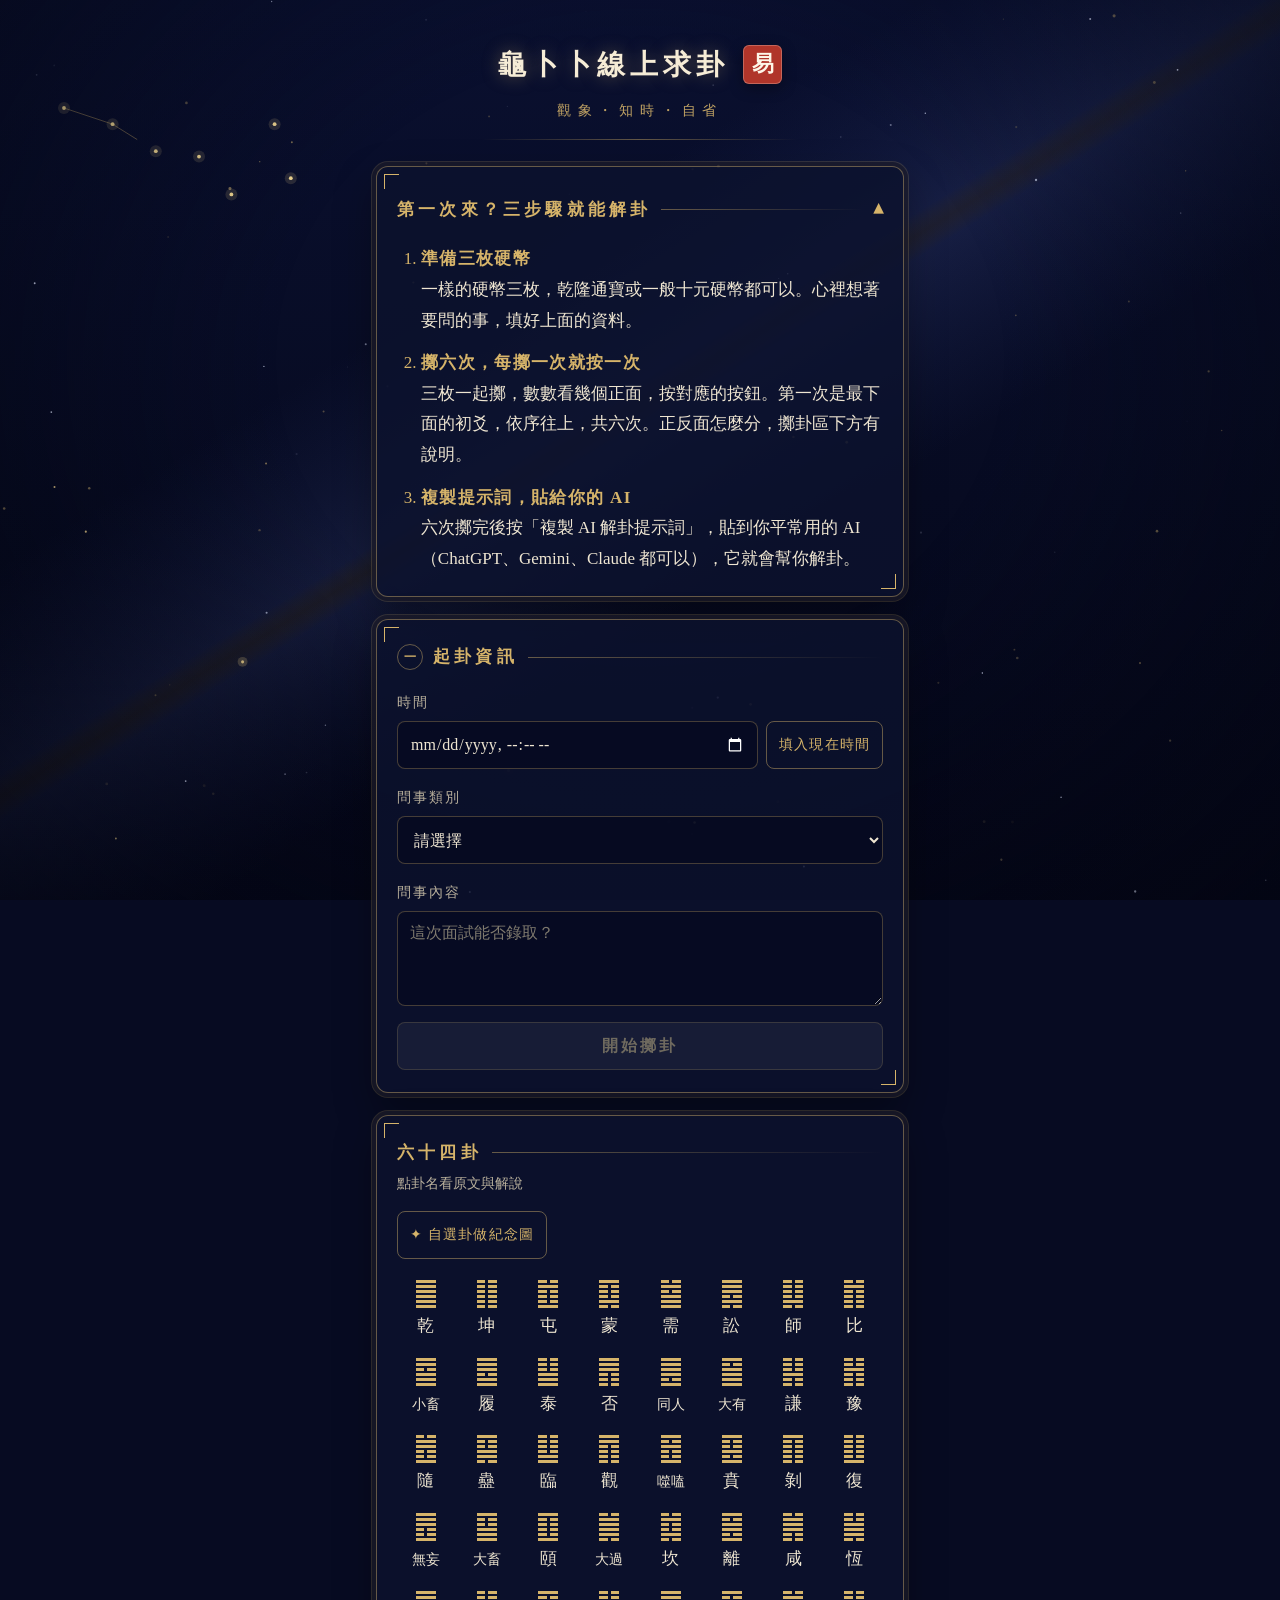
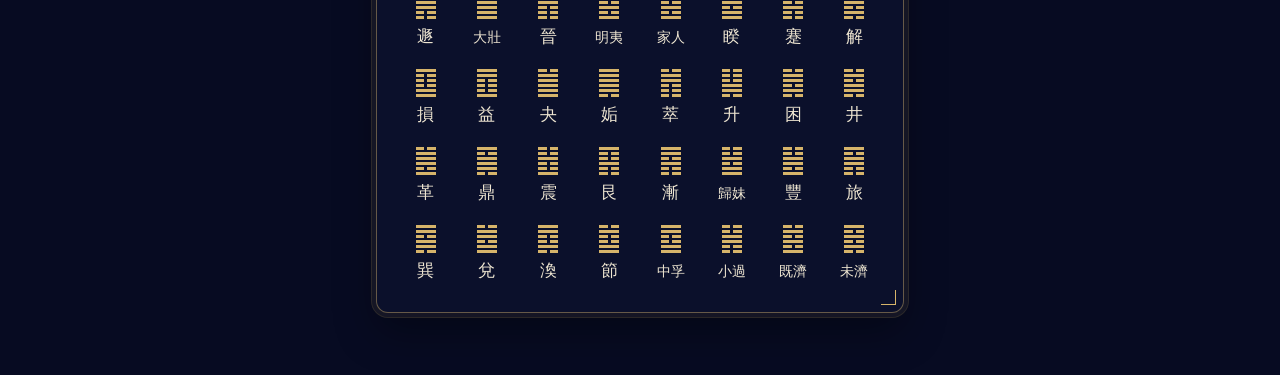
==== commit 1f6fb26f: "feat: 首頁新增新手說明框 Co-Authored-By: Claude Opus 5.5 <noreply@anthropic.com>" ====
--- a/index.html
+++ b/index.html
@@ -23,6 +23,24 @@
     </header>
 
     <main class="site-main">
+      <details class="panel guide" id="guide">
+        <summary class="panel-title">第一次來？三步驟就能解卦<span class="guide-mark" aria-hidden="true">▾</span></summary>
+        <ol class="guide-steps">
+          <li>
+            <p class="guide-step-title">準備三枚硬幣</p>
+            <p>一樣的硬幣三枚，乾隆通寶或一般十元硬幣都可以。心裡想著要問的事，填好上面的資料。</p>
+          </li>
+          <li>
+            <p class="guide-step-title">擲六次，每擲一次就按一次</p>
+            <p>三枚一起擲，數數看幾個正面，按對應的按鈕。第一次是最下面的初爻，依序往上，共六次。正反面怎麼分，擲卦區下方有說明。</p>
+          </li>
+          <li>
+            <p class="guide-step-title">複製提示詞，貼給你的 AI</p>
+            <p>六次擲完後按「複製 AI 解卦提示詞」，貼到你平常用的 AI（ChatGPT、Gemini、Claude 都可以），它就會幫你解卦。</p>
+          </li>
+        </ol>
+      </details>
+
       <section class="panel cast-info" id="cast-info">
         <h2 class="panel-title"><span class="step" aria-hidden="true">一</span>起卦資訊</h2>
 
@@ -194,6 +212,7 @@
     <button class="hex-card" type="button" id="card-zoom-card" aria-label="關閉放大檢視"><img alt=""><img class="hex-flip" alt=""></button>
   </div>
 
+  <script src="js/guide.js"></script>
   <script src="js/data.js"></script>
   <script src="js/yao.js"></script>
   <script src="js/prompt.js"></script>
--- a/css/style.css
+++ b/css/style.css
@@ -185,6 +185,47 @@
   line-height: 1;
 }
 
+/* 新手說明框：點標題展開／收起 */
+.guide > summary {
+  cursor: pointer;
+  list-style: none;
+  margin-bottom: 0;
+  padding: 4px 0;
+}
+
+.guide > summary::-webkit-details-marker { display: none; }
+
+.guide[open] > summary { margin-bottom: 14px; }
+
+.guide-mark {
+  order: 2;
+  flex-shrink: 0;
+  font-size: 1.2rem;
+  letter-spacing: 0;
+  transition: transform 0.2s ease;
+}
+
+.guide[open] .guide-mark { transform: rotate(180deg); }
+
+.guide-steps {
+  margin: 0;
+  padding-left: 1.4em;
+  color: var(--text);
+  line-height: 1.8;
+}
+
+.guide-steps li + li { margin-top: 12px; }
+
+.guide-steps li::marker { color: var(--gold); }
+
+.guide-steps p { margin: 0; }
+
+.guide-step-title {
+  color: var(--gold);
+  font-weight: 700;
+  letter-spacing: 0.08em;
+}
+
 /* 表單欄位 */
 .field { margin-bottom: 16px; }
 
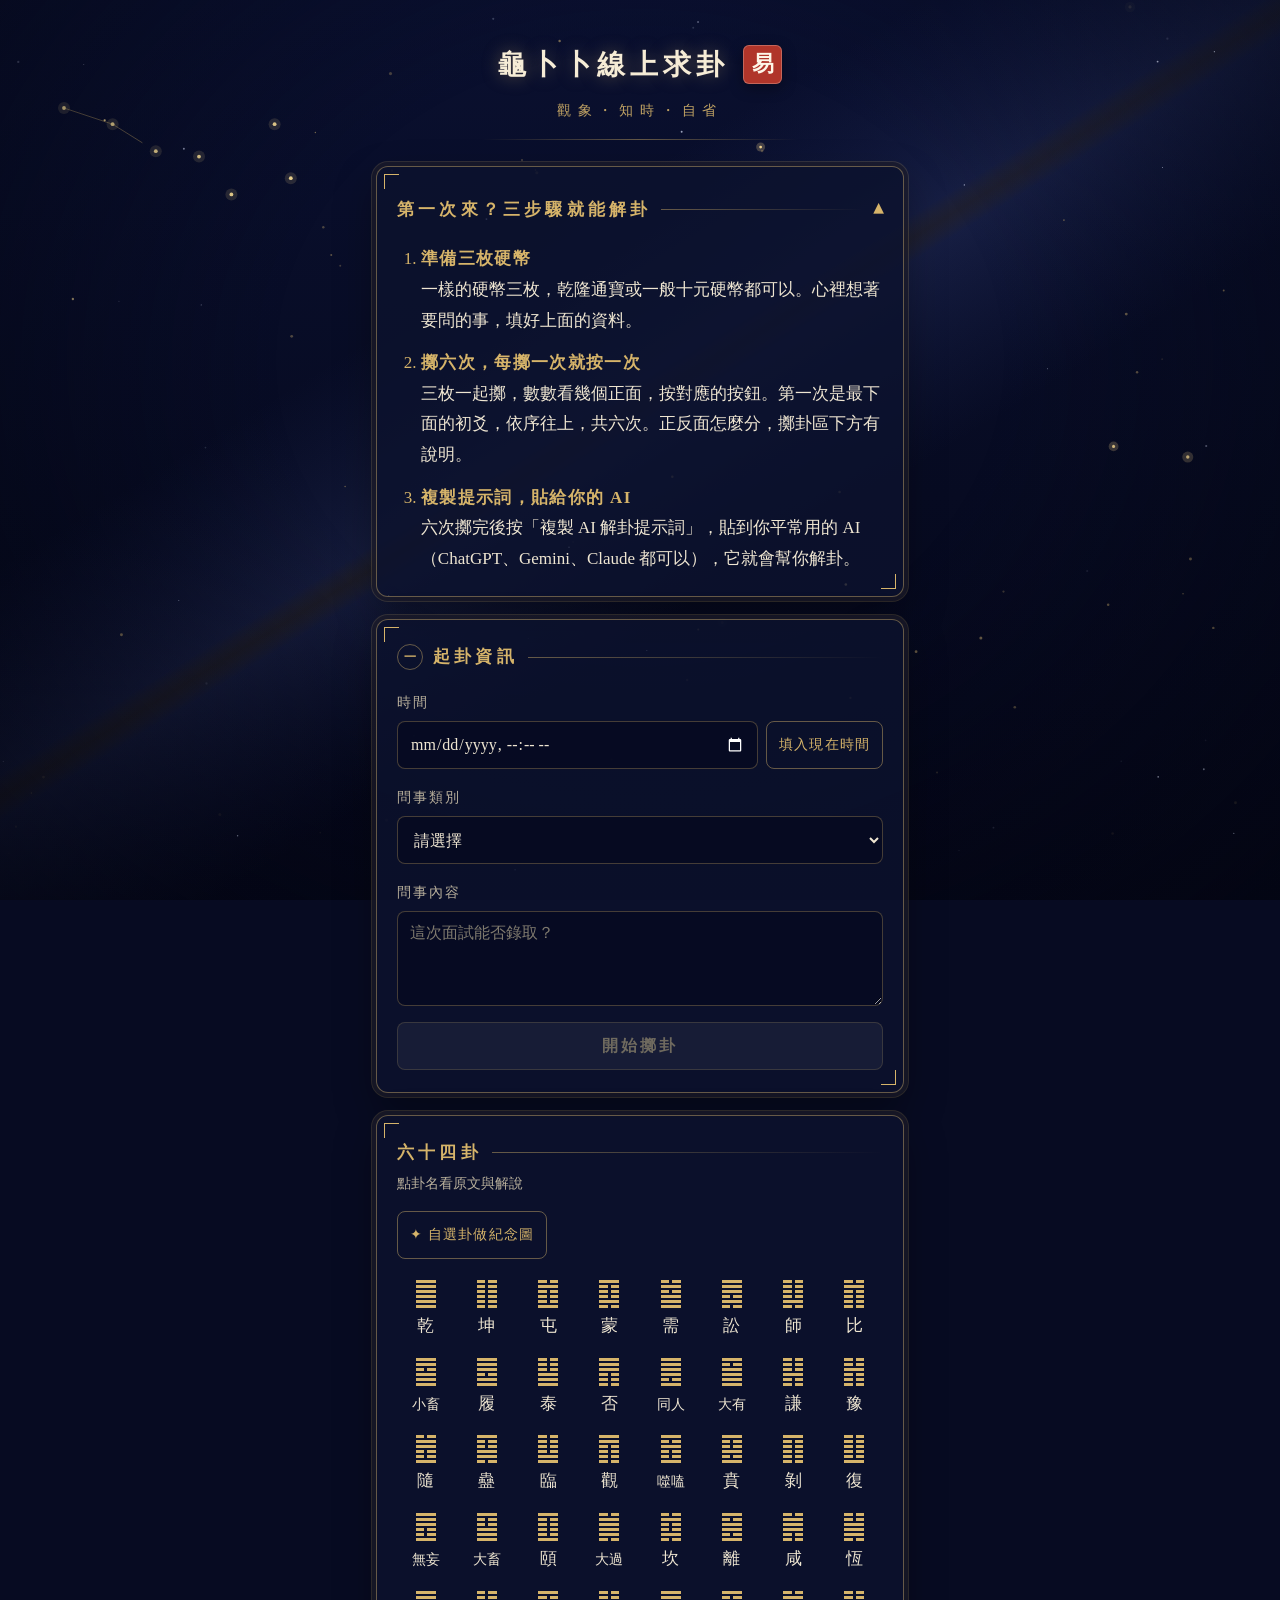
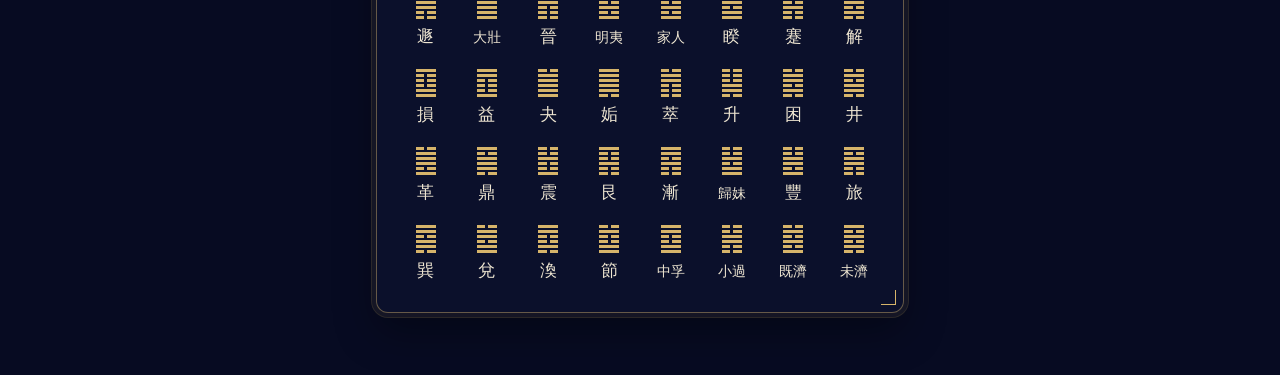
==== commit 2f2c510c: "feat: 複製區改名解卦與保存並讓 AI 提示詞排第一 Co-Authored-By: Claude Opus 5.5 <noreply@anthropic.com>" ====
--- a/index.html
+++ b/index.html
@@ -163,9 +163,9 @@
         </section>
 
         <section class="panel copy-area">
-          <h2 class="panel-title"><span class="step" aria-hidden="true">四</span>保存</h2>
-          <button class="btn btn-primary btn-block" type="button" id="copy-note">複製到 Obsidian</button>
-          <button class="btn btn-block" type="button" id="copy-prompt">複製 AI 解卦提示詞</button>
+          <h2 class="panel-title"><span class="step" aria-hidden="true">四</span>解卦與保存</h2>
+          <button class="btn btn-primary btn-block" type="button" id="copy-prompt">複製 AI 解卦提示詞</button>
+          <button class="btn btn-block" type="button" id="copy-note">複製到 Obsidian</button>
           <p class="copy-fail" id="copy-fail" hidden>無法自動複製，請展開下方預覽，長按選取文字複製</p>
 
           <details class="note-preview" id="note-preview">
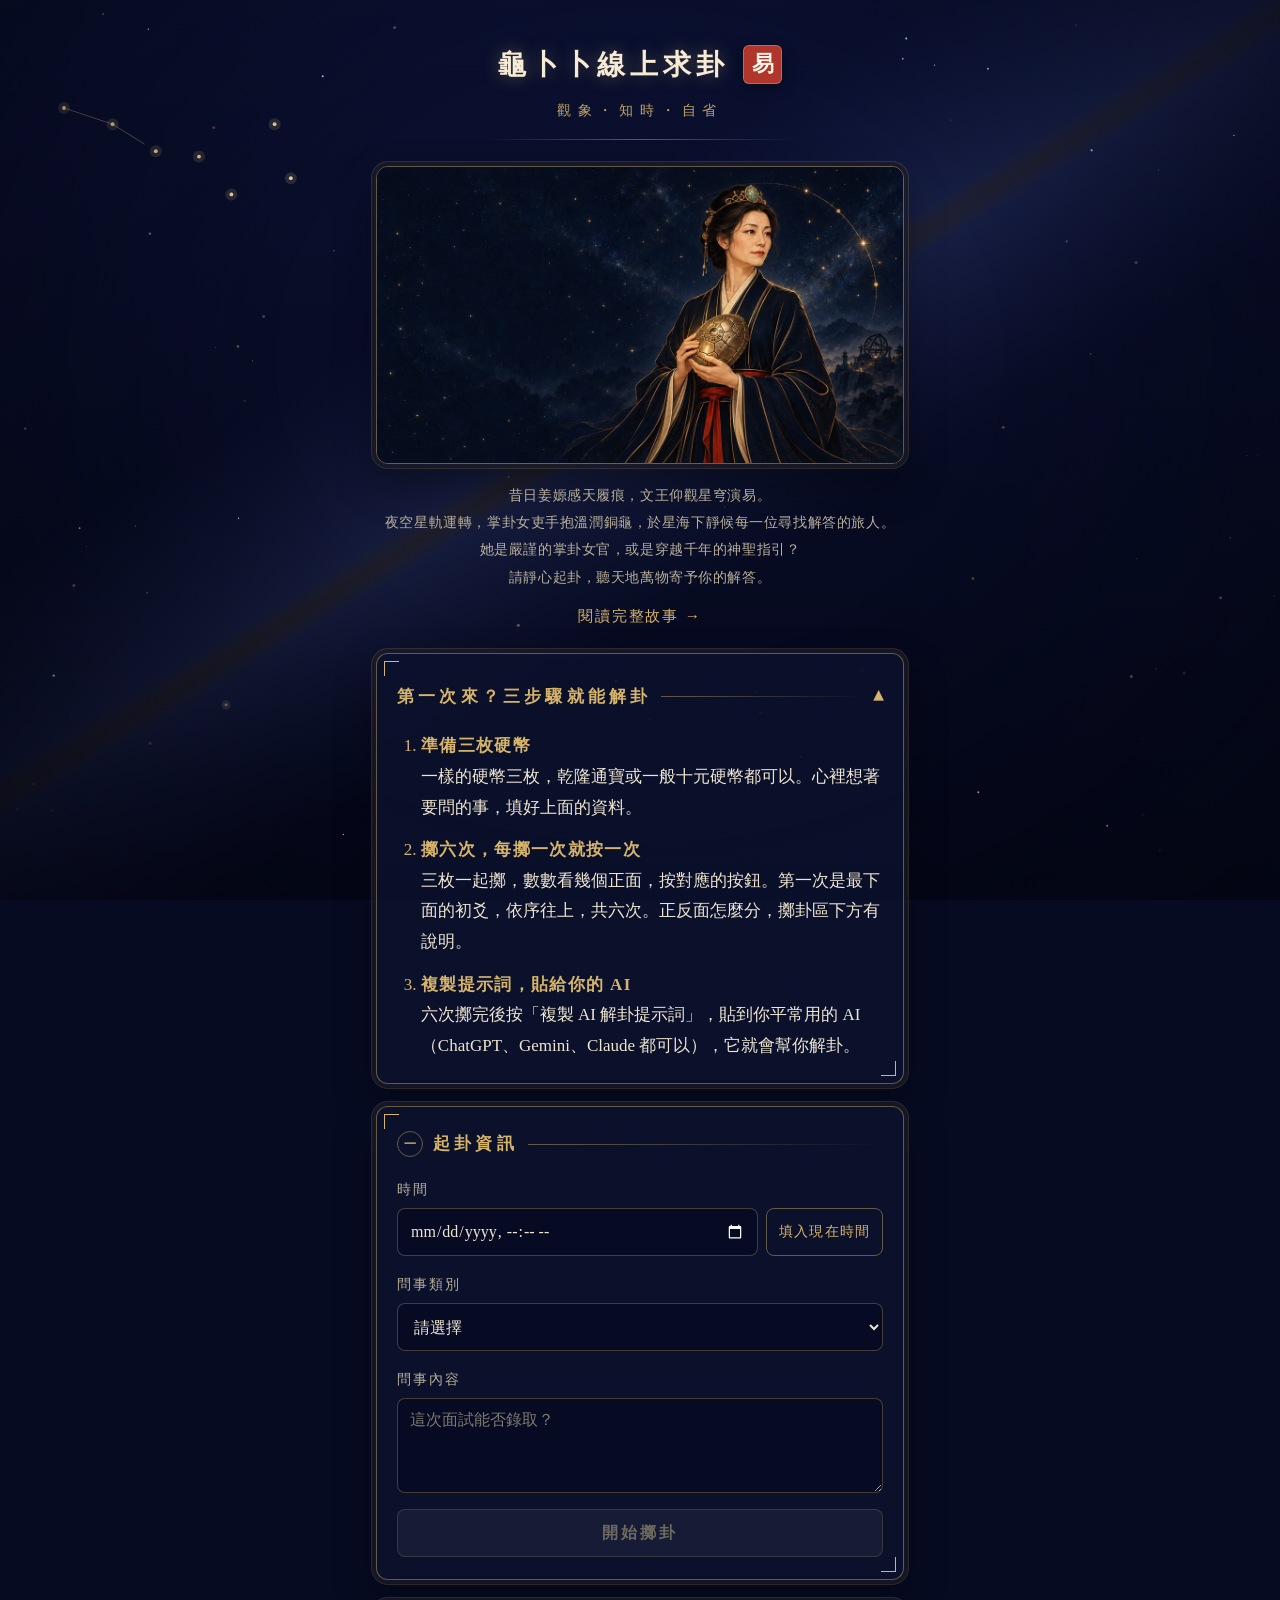
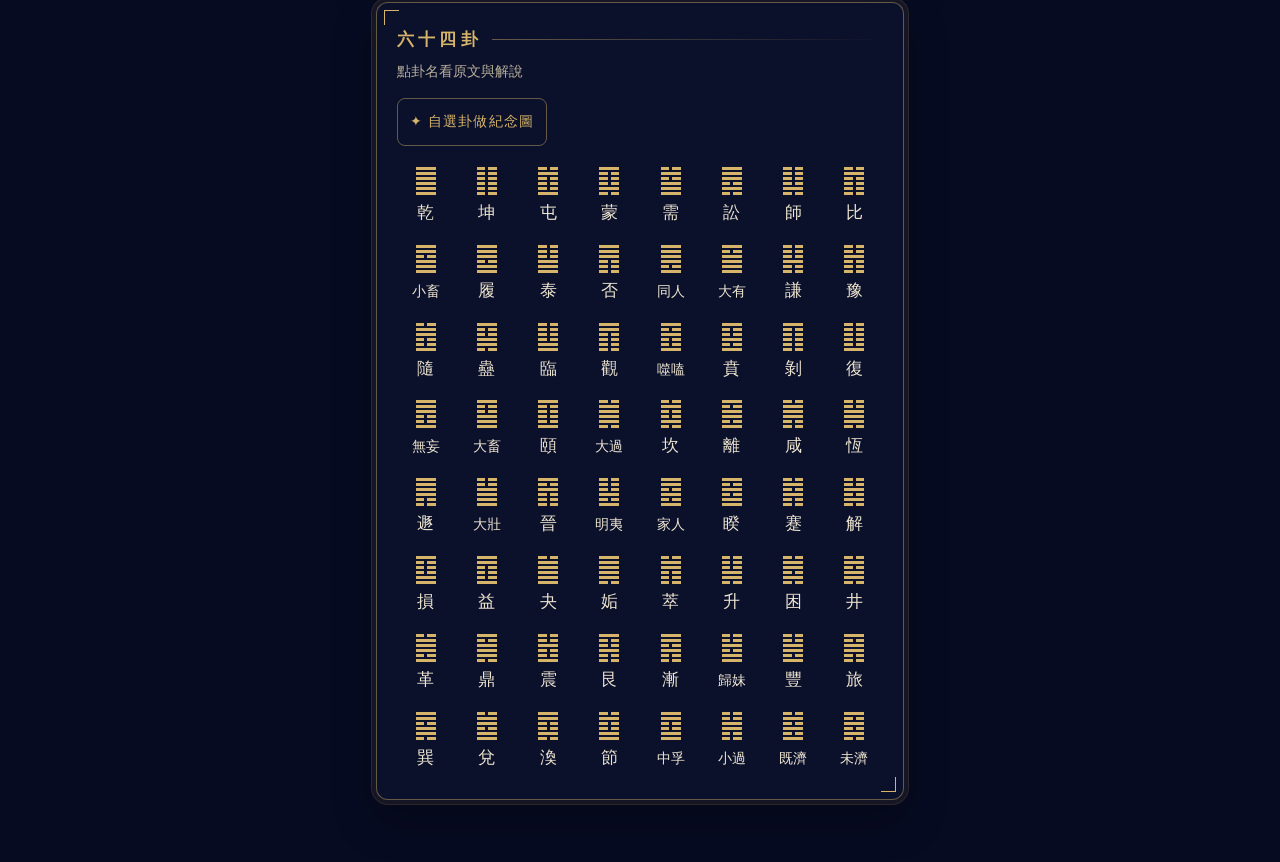
==== commit 6bc699ba: "feat: 新增首頁相遇區（主形象圖、開場白、閱讀完整故事） Co-Authored-By: Claude Opus 5.5 <noreply@anthropic.com>" ====
--- a/index.html
+++ b/index.html
@@ -23,6 +23,17 @@
     </header>
 
     <main class="site-main">
+      <section class="encounter" aria-label="相遇">
+        <img class="encounter-img" src="images/home-hero.jpg" width="1120" height="630" alt="掌卦女吏抱著銅龜，站在星空下">
+        <div class="encounter-lines">
+          <p><span>昔日姜嫄感天履痕，</span><span>文王仰觀星穹演易。</span></p>
+          <p><span>夜空星軌運轉，</span><span>掌卦女吏手抱溫潤銅龜，</span><span>於星海下靜候每一位尋找解答的旅人。</span></p>
+          <p><span>她是嚴謹的掌卦女官，</span><span>或是穿越千年的神聖指引？</span></p>
+          <p><span>請靜心起卦，</span><span>聽天地萬物寄予你的解答。</span></p>
+        </div>
+        <p class="encounter-more"><a href="story.html">閱讀完整故事 →</a></p>
+      </section>
+
       <details class="panel guide" id="guide">
         <summary class="panel-title">第一次來？三步驟就能解卦<span class="guide-mark" aria-hidden="true">▾</span></summary>
         <ol class="guide-steps">
--- a/css/style.css
+++ b/css/style.css
@@ -185,6 +185,50 @@
   line-height: 1;
 }
 
+/* 首頁相遇區：主形象圖＋開場白＋閱讀完整故事 */
+.encounter {
+  margin-bottom: 22px;
+  text-align: center;
+}
+
+.encounter-img {
+  display: block;
+  width: 100%;
+  height: auto;
+  border: 1px solid var(--gold-soft);
+  border-radius: 12px;
+  box-shadow: 0 0 0 4px rgba(7, 11, 34, 0.6), 0 0 0 5px var(--gold-faint), 0 18px 40px rgba(0, 0, 0, 0.35);
+}
+
+.encounter-lines {
+  margin: 18px 0 0;
+  color: var(--text-soft);
+  font-size: 0.9rem;
+  line-height: 1.9;
+  letter-spacing: 0.04em;
+}
+
+.encounter-lines p { margin: 0; }
+
+/* 每個短句不拆開，窄螢幕只在逗號後換行 */
+.encounter-lines span { display: inline-block; }
+
+.encounter-more { margin: 10px 0 0; }
+
+.encounter-more a {
+  color: var(--gold);
+  font-size: 0.95rem;
+  letter-spacing: 0.12em;
+  text-decoration: none;
+}
+
+.encounter-more a:hover,
+.encounter-more a:focus-visible {
+  color: var(--gold-bright);
+  text-decoration: underline;
+  text-underline-offset: 4px;
+}
+
 /* 新手說明框：點標題展開／收起 */
 .guide > summary {
   cursor: pointer;
@@ -865,6 +909,32 @@
   color: var(--text-soft);
 }
 
+/* 解說：小標用古金色，段落之間留白；六爻白話不加上方分隔線 */
+.gua-sub {
+  margin: 18px 0 6px;
+  color: var(--gold);
+  font-size: 1rem;
+  font-weight: normal;
+  letter-spacing: 0.05em;
+}
+
+.gua-commentary > .gua-sub:first-child { margin-top: 0; }
+
+.gua-commentary p { margin: 0; }
+
+.gua-meaning { color: var(--gold-bright); }
+
+.gua-yao-plain {
+  margin-top: 0;
+  padding-top: 0;
+  border-top: 0;
+}
+
+.gua-remind {
+  padding: 10px 12px;
+  border-left: 2px solid var(--gold-soft);
+}
+
 .gua-nav {
   display: grid;
   grid-template-columns: 1fr auto 1fr;
@@ -1016,3 +1086,50 @@
 .pick-preview { margin-top: 22px; }
 
 .pick-preview .btn-keep { margin-bottom: 4px; }
+
+/* 故事頁（story.html）：標題、四段故事、定裝照、靜心起卦 */
+.story-title {
+  margin: 4px 0 22px;
+  color: var(--gold-bright);
+  font-size: 1.45rem;
+  line-height: 1.4;
+  letter-spacing: 0.12em;
+  text-align: center;
+  text-shadow: 0 0 20px rgba(240, 212, 142, 0.35);
+}
+
+.story-section .panel-title { letter-spacing: 0.12em; }
+
+.story-section p { margin: 0; }
+
+.story-section p + p { margin-top: 12px; }
+
+.story-section strong { color: var(--gold-bright); }
+
+.story-photo {
+  max-width: 260px;
+  margin: 0 auto 18px;
+}
+
+.story-photo .hex-hint { margin-bottom: 0; }
+
+.story-go {
+  margin: 8px 0 0;
+  text-align: center;
+}
+
+.story-go .btn {
+  display: inline-flex;
+  align-items: center;
+  justify-content: center;
+  padding: 8px 32px;
+  text-decoration: none;
+}
+
+@media (max-width: 380px) {
+  .story-title { font-size: 1.25rem; letter-spacing: 0.06em; }
+  .story-section .panel-title { letter-spacing: 0.06em; }
+}
+
+/* 從故事頁「靜心起卦 →」跳過來時，起卦資訊上緣留一點空，金框不被切到 */
+#cast-info { scroll-margin-top: 16px; }
